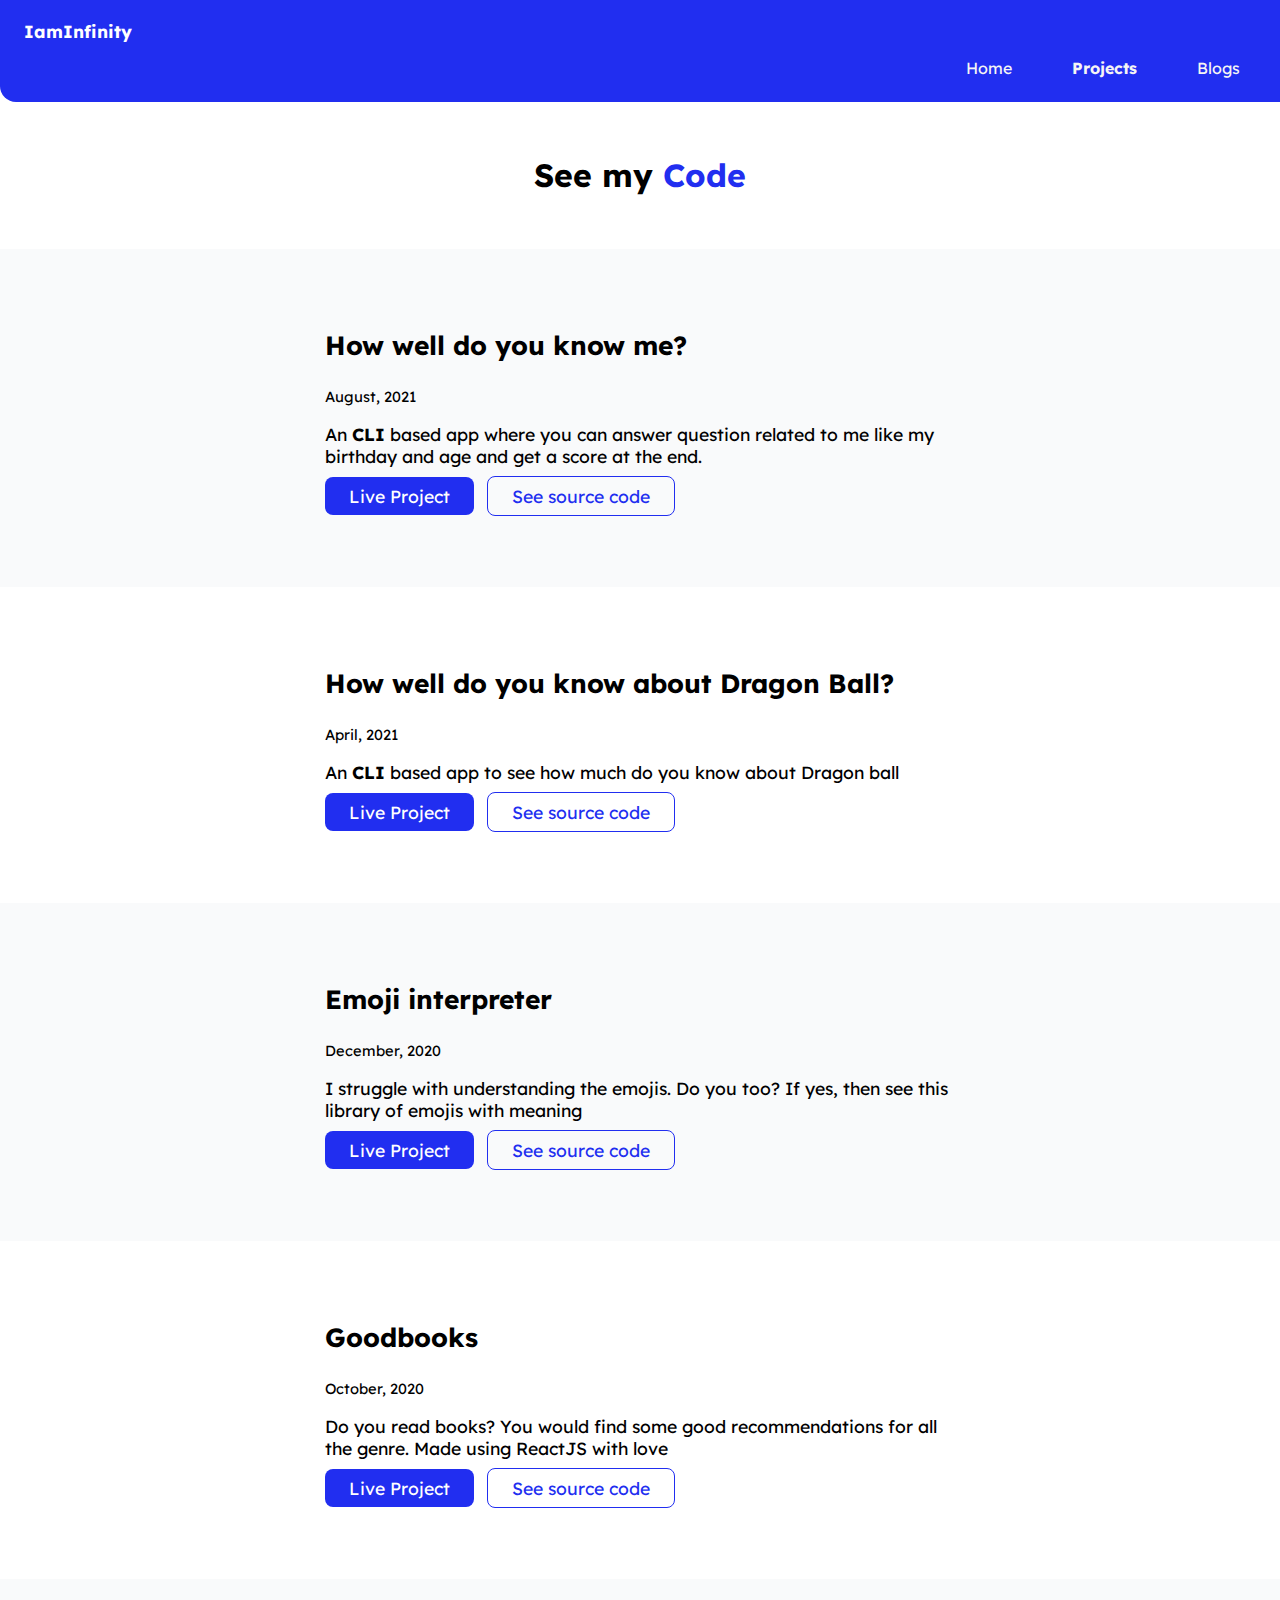
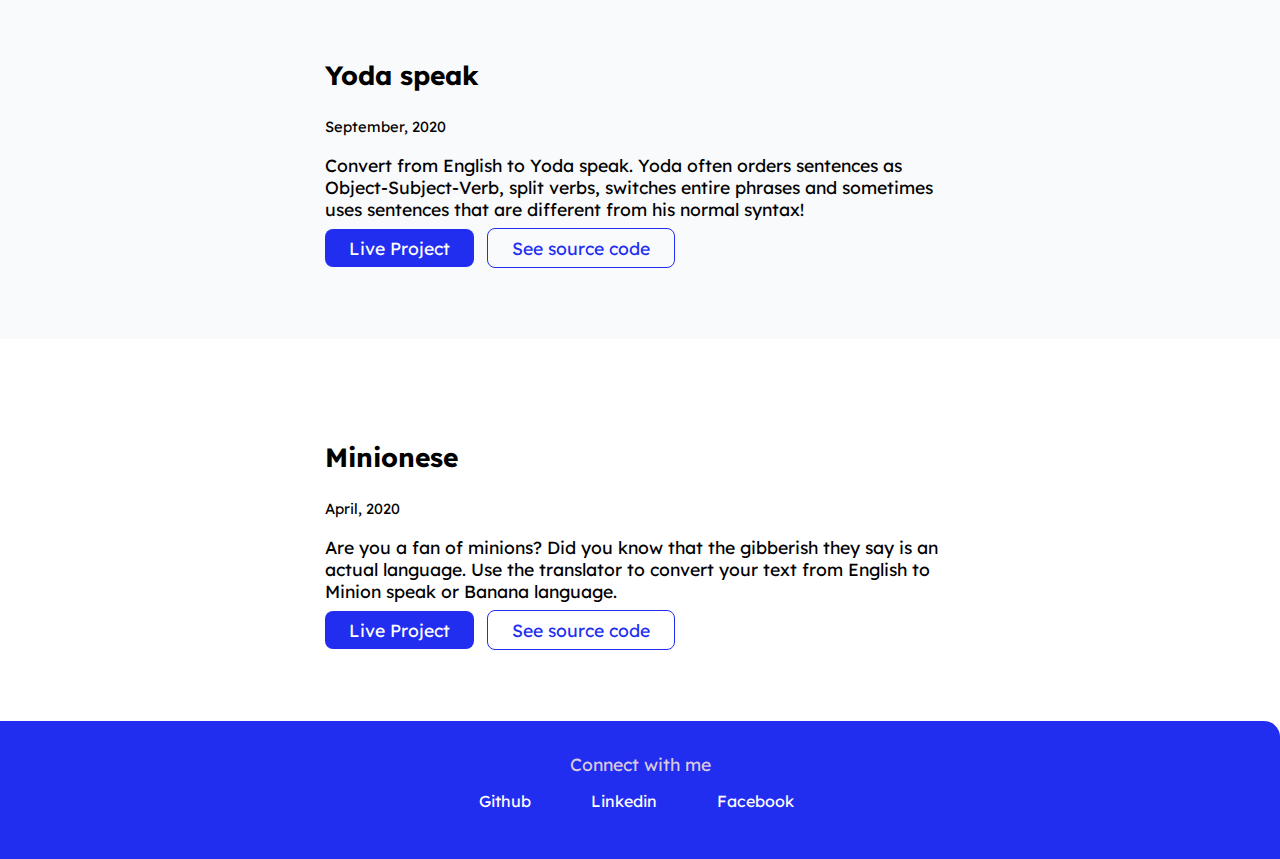
==== portfolio.html @ bfc022b1 "Assignment4-5-neogcamp" ====
<!DOCTYPE html>
<html lang="en">
<head>
    <meta charset="UTF-8">
    <meta http-equiv="X-UA-Compatible" content="IE=edge">
    <meta name="viewport" content="width=device-width, initial-scale=1.0">
    <title>My portfolio</title>
    <link href="/style.css" rel="stylesheet"/>
</head>
<body>
    <nav class="navbar">
        <h1 class="container">IamInfinity</h1>
        <ul class="list-without-bullets navpill">
            <li class="links-inline"><a class = "links" href="/index.html" >Home</a></li>
            <li class="links-inline"><a class = "links active" href="/portfolio.html" >Projects</a></li>
            <li class="links-inline"><a class = "links" href="/blogs.html" >Blogs</a></li>
            
        </ul>
    </nav>
    <h1 class="h1center">See my <span>Code</span></h1>
    <section class="section off-white-bg">
        <div class="container center">
            <h2>How well do you know me?</h2>
            <small>August, 2021</small>
            <p>
                An <strong>CLI</strong> based app where you can answer question related to me like my birthday and age and get a score at the end.
            </p>
            <a class = "links primary-button"href="https://replit.com/@Quetzalcoatl01/Assignment-1-with-chalk?embed=1&output=1">Live Project</a>
            <a class = "links secondary-button"href="https://github.com/Anant-2001/Assignment-1-with-chalk">See source code</a> 
        </div>
    </section>

    <section class="section">
        <div class="container center">
            <h2>How well do you know about Dragon Ball?</h2>
            <small>April, 2021</small>
            <p>
                An <strong>CLI</strong> based app to see how much do you know about Dragon ball
            </p>
            <a class = "links primary-button"href="https://replit.com/@Quetzalcoatl01/assignment-2-with-chalk?embed=1&output=1">Live Project</a>
            <a class = "links secondary-button"href="https://github.com/Anant-2001/assignment-2-with-chalk">See source code</a> 
        </div>
    </section>

    <section class="section off-white-bg">
        <div class="container center">
            <h2>Emoji interpreter</h2>
            <small>December, 2020</small>
            <p>
               I struggle with understanding the emojis. Do you too? If yes, then see this library of emojis with meaning
            </p>
            <a class = "links primary-button"href="">Live Project</a>
            <a class = "links secondary-button"href="">See source code</a> 
        </div>
    </section>

    <section class="section">
        <div class="container center">
            <h2>Goodbooks</h2>
            <small>October, 2020</small>
            <p>
                Do you read books? You would find some good recommendations for all the genre. Made using ReactJS with love
            </p>
            <a class = "links primary-button"href="">Live Project</a>
            <a class = "links secondary-button"href="">See source code</a> 
        </div>
    </section>

    <section class="section off-white-bg" >
        <div class="container center">
            <h2>Yoda speak</h2>
            <small>September, 2020</small>
            <p>
                Convert from English to Yoda speak. Yoda often orders sentences as Object-Subject-Verb, split verbs, switches entire phrases and sometimes uses sentences that are different from his normal syntax!
            </p>
            <a class = "links primary-button"href="">Live Project</a>
            <a class = "links secondary-button"href="">See source code</a> 
        </div>
    </section>

    <section>
        <div class="section container center">
            <h2>Minionese</h2>
            <small>April, 2020</small>
            <p>
                Are you a fan of minions? Did you know that the gibberish they say is an actual language. Use the translator to convert your text from English to Minion speak or Banana language.
            </p>
            <a class = "links primary-button"href="">Live Project</a>
            <a class = "links secondary-button"href="">See source code</a> 
        </div>
    </section>

    <footer class="footer foot-center" >
        <div class="container">
            Connect with me
        </div>
        <ul class="list-without-bullets footline">
            <li class="links-inline"><a class = "links" href="https://github.com/Anant-2001">Github</a></li>
            <li class="links-inline"><a class = "links" href="https://www.linkedin.com/in/anant-pandey-ab3a41215">Linkedin</a></li>
            <li class="links-inline"><a class = "links" href="https://www.facebook.com/anant.pandey.31508">Facebook</a></li>
        </ul>
    </footer>    
</body>
</html>
---- style.css ----
@import url('https://fonts.googleapis.com/css2?family=Roboto:wght@300&display=swap');
@import url('https://fonts.googleapis.com/css2?family=Lexend&display=swap');
body{
    font-family: 'Lexend', sans-serif;
    margin: 0px;
}
a:hover{
    color: rgb(174, 173, 255)
}
:root{
    --primary-color: #212ef0;
    --offwhite-color: #F9FAFB;

}
.navbar{
    padding: 0.5rem;
    background-color: var(--primary-color);
    color: white;
    border-bottom-left-radius: 1rem;
}
.navpill{
    text-align: right;
    color: whitesmoke;
}
.navpill .links{
    color: whitesmoke;
}
.hero{
    padding: 2rem;
}
.hero .hero-image{
    max-width: 350px;
    display: block;
    margin: auto;
    
}
.hero .hero-heading{
    font-size: xx-large;
    text-align: center;
    padding-top: 1rem;
    color: var(--dark-grey);
}
.hero .hero-heading .hero-span{
    color: var(--primary-color);
}

.block{
    display: block;
}
.h1center{
    padding: 2rem 1rem;
    text-align: center;
}
span{
    color: var(--primary-color);
}
.container{
    padding: 0rem 1rem;
    font-size: 110%;
    
    
}
.center{
    max-width: 630px;
    margin-top: 4rem;
    margin-bottom: 4rem;
    margin-left: auto;
    margin-right: auto;
}
.links{
    text-decoration: none;
    padding: 0.5rem 1.5rem;
    margin-right: 0.5rem;
}
.links.active{
    font-weight: bold;
}
.list-without-bullets{
    list-style: none;
}
.links-inline{
    display: inline;
}
.primary-button{
    border-radius: 0.5rem;
    color: white;
    background-color: var(--primary-color);
}
.secondary-button{
    color: var(--primary-color);
    border-radius: 0.5rem;
    border: 1px solid var(--primary-color);
}
.section{
    padding: 1rem;
}
.off-white-bg{
    background-color: var(--offwhite-color);
}
.footer{
    padding: 2rem 0rem;
    background-color: var(--primary-color);
    color: rgba(235, 220, 220, 0.925);
    border-top-right-radius: 1rem;
}
.foot-center{
    text-align: center;
}
.footline .links{
    color: white;
}
.footline{
    padding-inline-start: 0px;
}
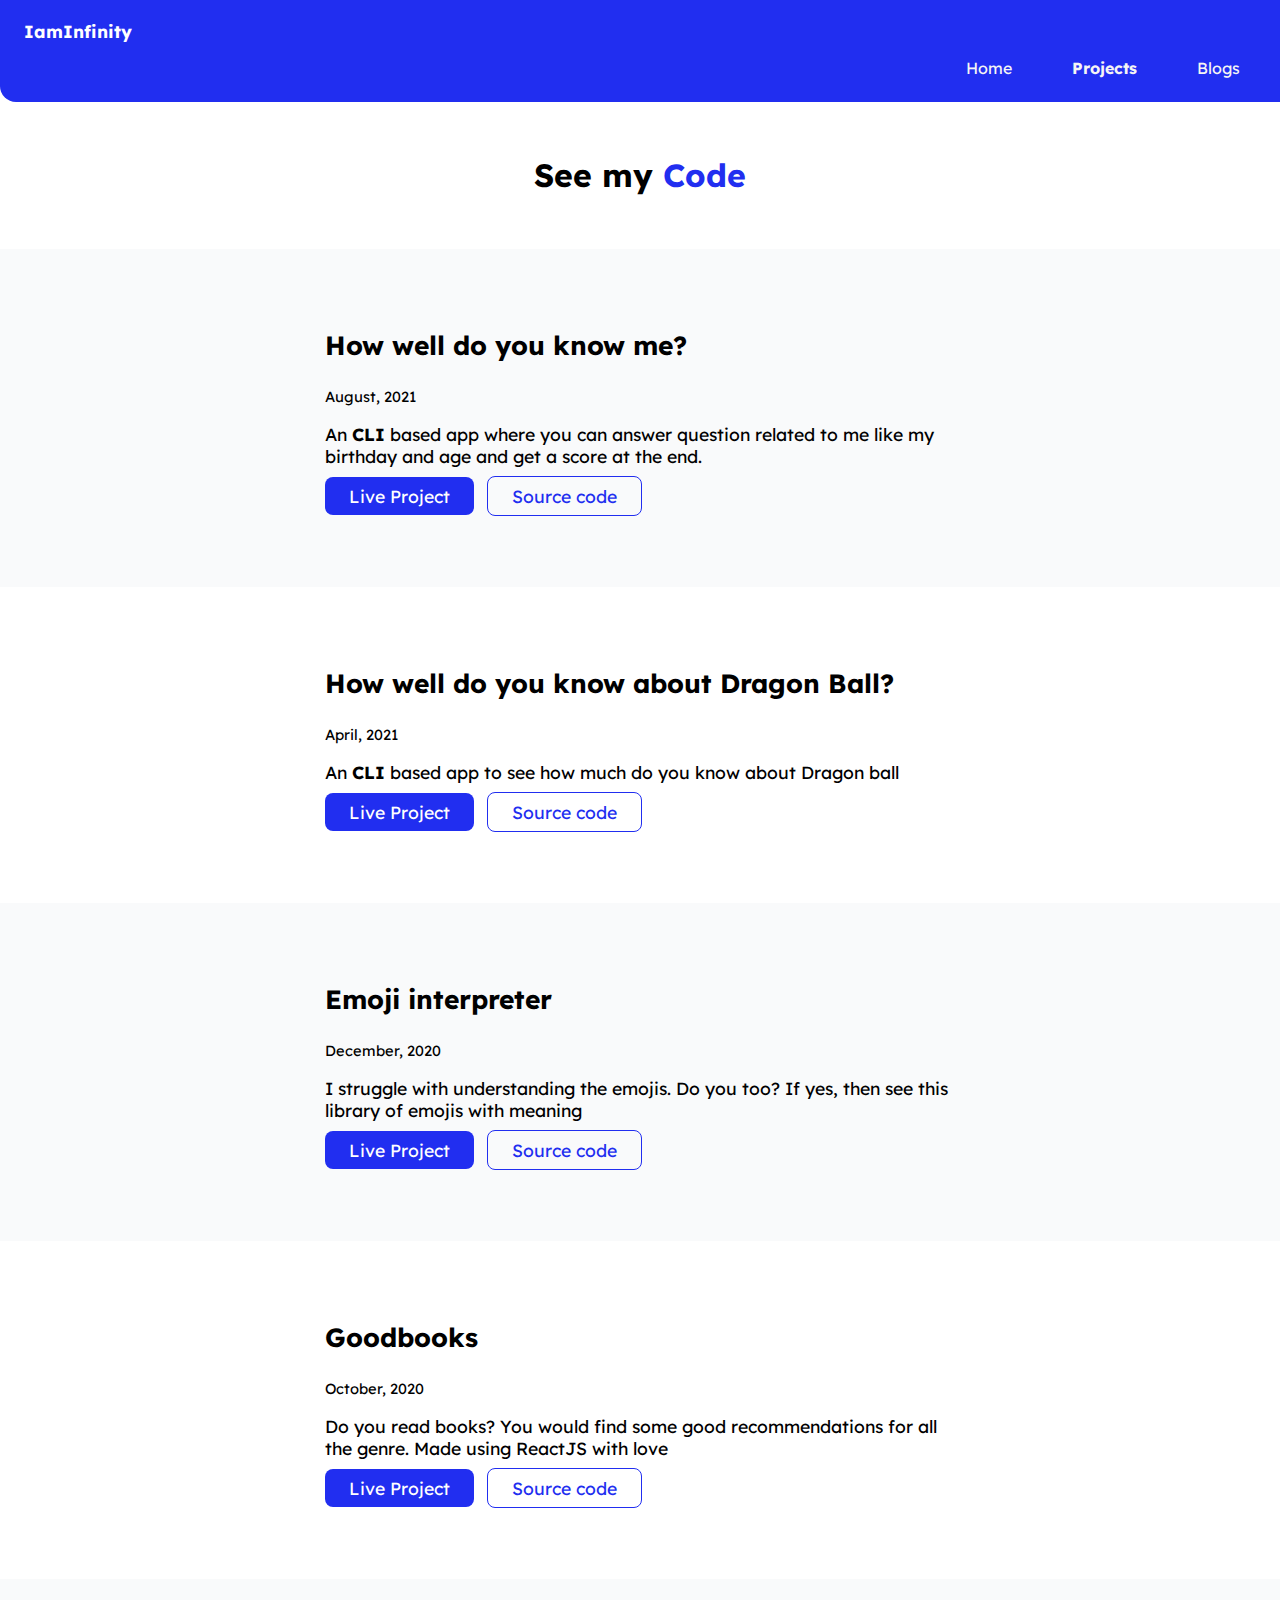
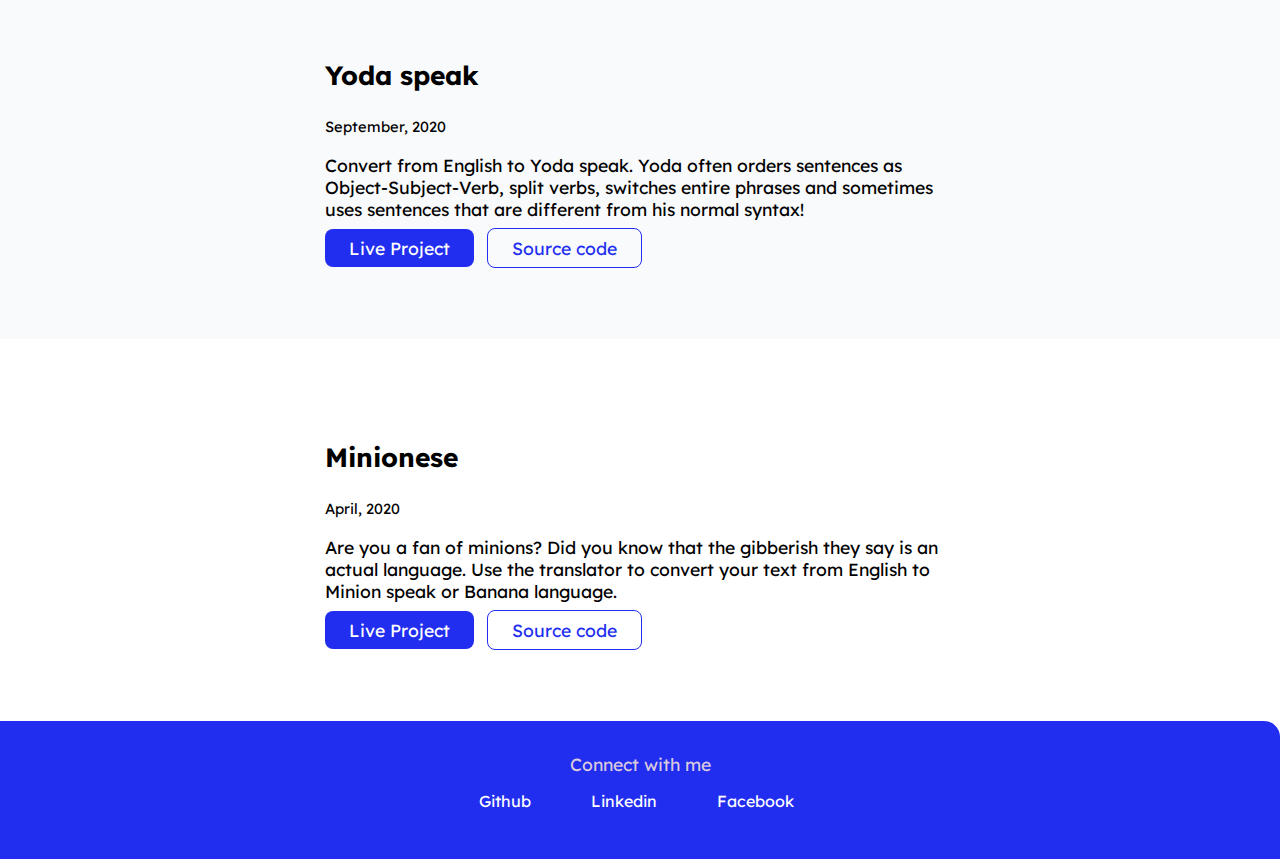
==== commit fffb342b: "minor changes" ====
--- a/portfolio.html
+++ b/portfolio.html
@@ -26,7 +26,7 @@
                 An <strong>CLI</strong> based app where you can answer question related to me like my birthday and age and get a score at the end.
             </p>
             <a class = "links primary-button"href="https://replit.com/@Quetzalcoatl01/Assignment-1-with-chalk?embed=1&output=1">Live Project</a>
-            <a class = "links secondary-button"href="https://github.com/Anant-2001/Assignment-1-with-chalk">See source code</a> 
+            <a class = "links secondary-button"href="https://github.com/Anant-2001/Assignment-1-with-chalk">Source code</a> 
         </div>
     </section>
 
@@ -38,7 +38,7 @@
                 An <strong>CLI</strong> based app to see how much do you know about Dragon ball
             </p>
             <a class = "links primary-button"href="https://replit.com/@Quetzalcoatl01/assignment-2-with-chalk?embed=1&output=1">Live Project</a>
-            <a class = "links secondary-button"href="https://github.com/Anant-2001/assignment-2-with-chalk">See source code</a> 
+            <a class = "links secondary-button"href="https://github.com/Anant-2001/assignment-2-with-chalk">Source code</a> 
         </div>
     </section>
 
@@ -50,7 +50,7 @@
                I struggle with understanding the emojis. Do you too? If yes, then see this library of emojis with meaning
             </p>
             <a class = "links primary-button"href="">Live Project</a>
-            <a class = "links secondary-button"href="">See source code</a> 
+            <a class = "links secondary-button"href="">Source code</a> 
         </div>
     </section>
 
@@ -62,7 +62,7 @@
                 Do you read books? You would find some good recommendations for all the genre. Made using ReactJS with love
             </p>
             <a class = "links primary-button"href="">Live Project</a>
-            <a class = "links secondary-button"href="">See source code</a> 
+            <a class = "links secondary-button"href="">Source code</a> 
         </div>
     </section>
 
@@ -74,7 +74,7 @@
                 Convert from English to Yoda speak. Yoda often orders sentences as Object-Subject-Verb, split verbs, switches entire phrases and sometimes uses sentences that are different from his normal syntax!
             </p>
             <a class = "links primary-button"href="">Live Project</a>
-            <a class = "links secondary-button"href="">See source code</a> 
+            <a class = "links secondary-button"href="">Source code</a> 
         </div>
     </section>
 
@@ -86,7 +86,7 @@
                 Are you a fan of minions? Did you know that the gibberish they say is an actual language. Use the translator to convert your text from English to Minion speak or Banana language.
             </p>
             <a class = "links primary-button"href="">Live Project</a>
-            <a class = "links secondary-button"href="">See source code</a> 
+            <a class = "links secondary-button"href="">Source code</a> 
         </div>
     </section>
 
